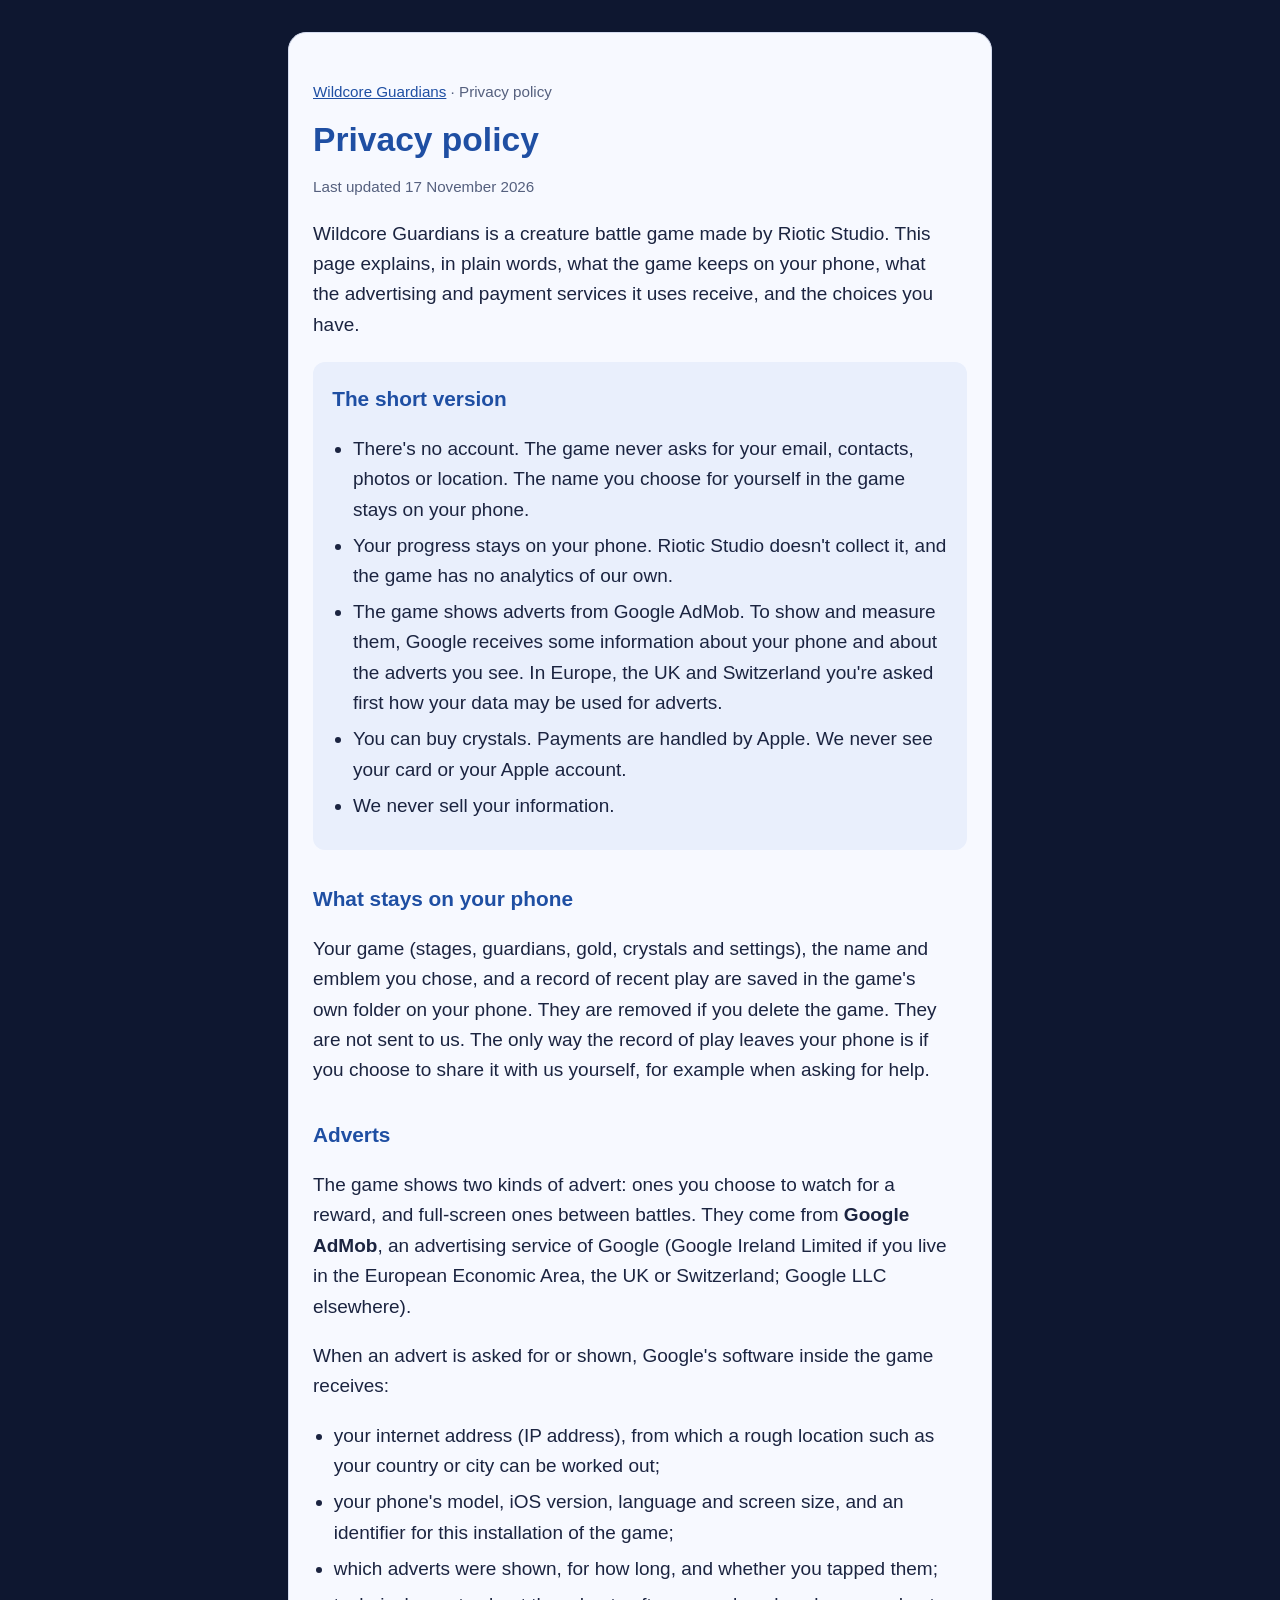
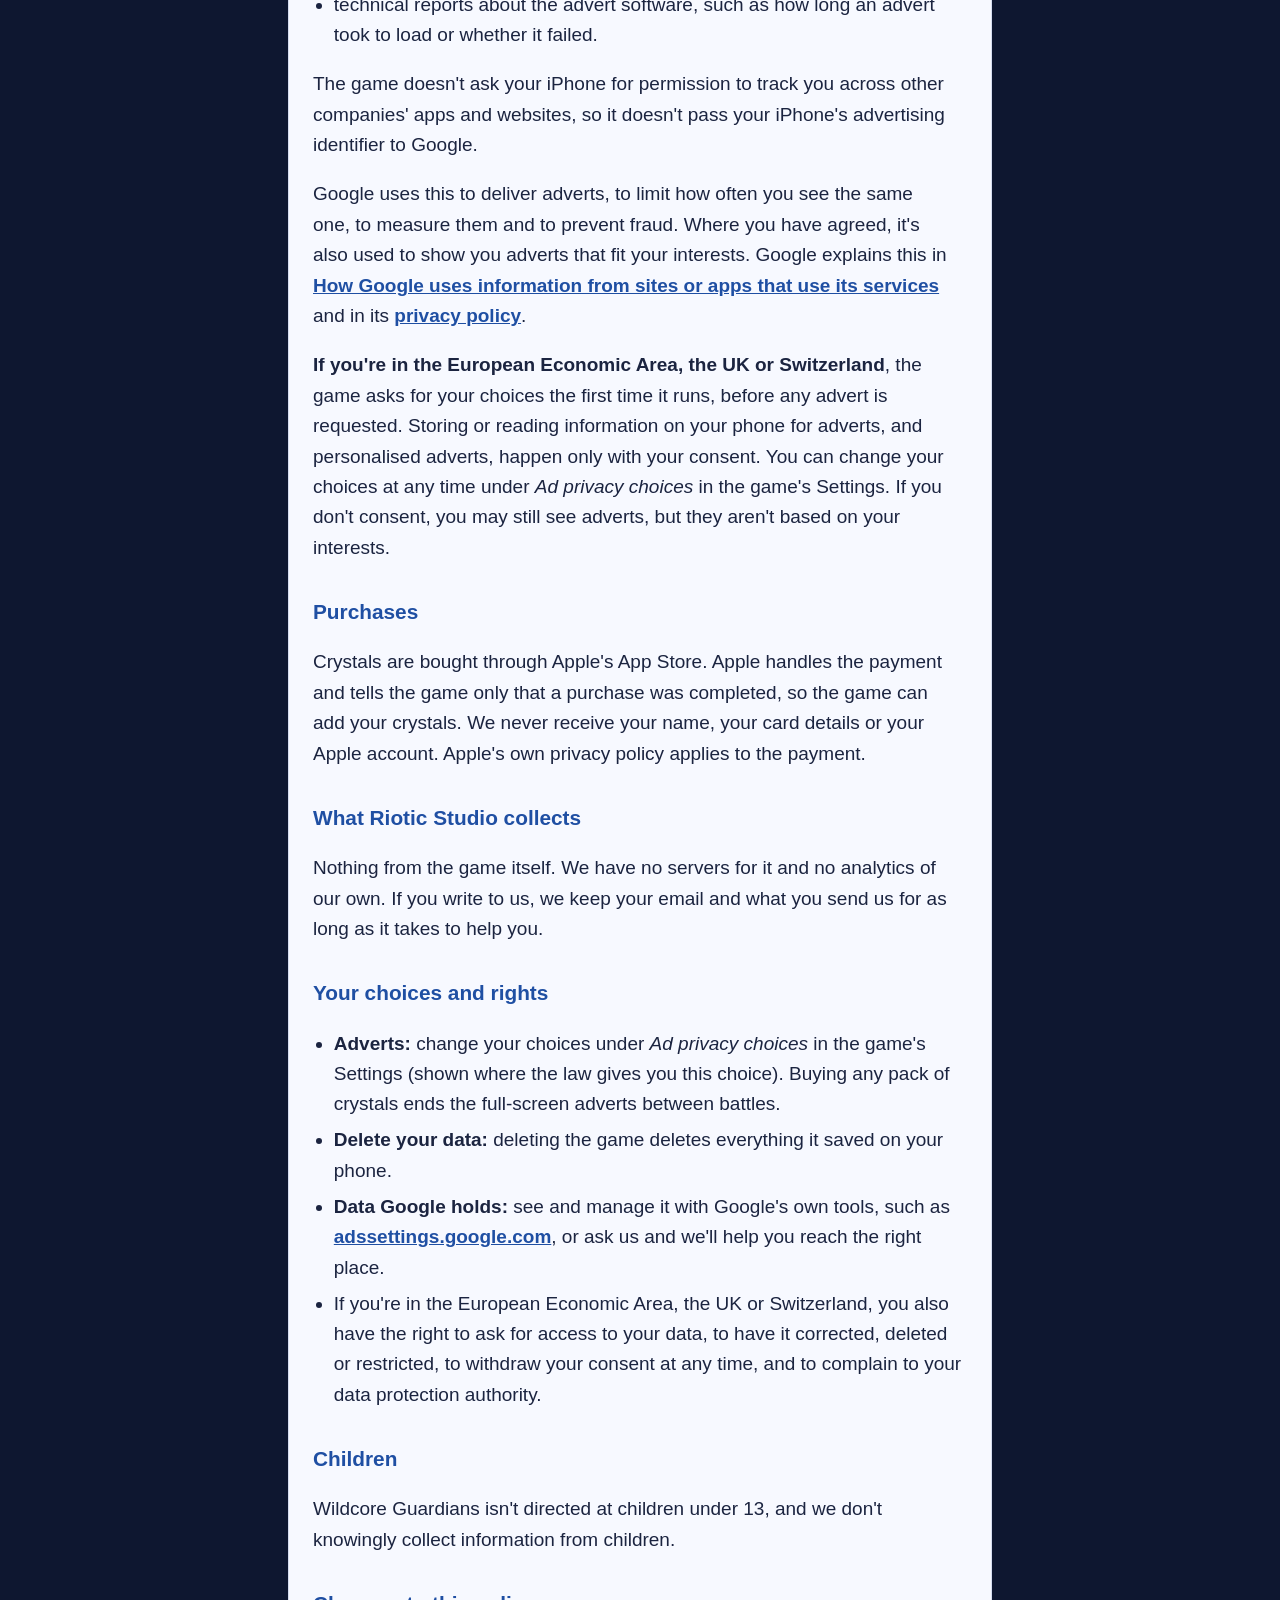
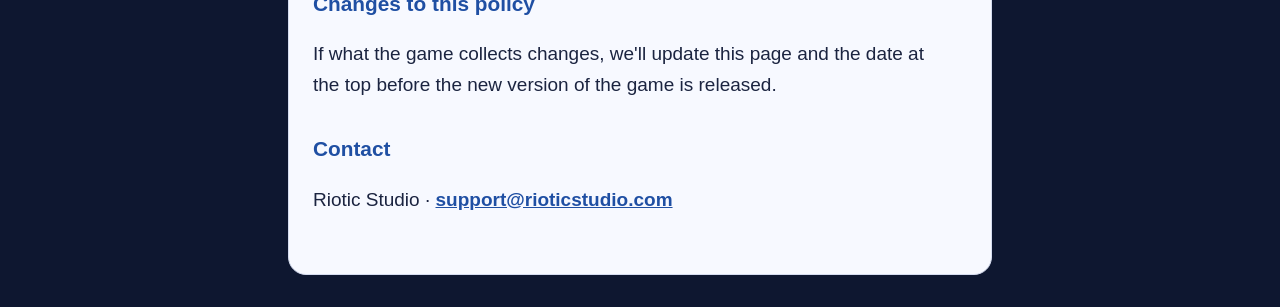
==== privacy.html @ 19abb848 "Wildcore Guardians help page and privacy policy" ====
<!doctype html>
<html lang="en">
<head>
<meta charset="utf-8">
<meta name="viewport" content="width=device-width, initial-scale=1">
<title>Privacy policy · Wildcore Guardians</title>
<link rel="stylesheet" href="style.css">
</head>
<body>
<main>
<p class="crumb"><a href="index.html">Wildcore Guardians</a> · Privacy policy</p>
<h1>Privacy policy</h1>
<p class="date">Last updated 17 November 2026</p>

<p>Wildcore Guardians is a creature battle game made by Riotic Studio. This page explains, in plain words, what the game keeps
on your phone, what the advertising and payment services it uses receive, and the choices you have.</p>

<section class="short">
<h2>The short version</h2>
<ul>
<li>There's no account. The game never asks for your email, contacts, photos or location. The name you choose for yourself in
the game stays on your phone.</li>
<li>Your progress stays on your phone. Riotic Studio doesn't collect it, and the game has no analytics of our own.</li>
<li>The game shows adverts from Google AdMob. To show and measure them, Google receives some information about your phone and
about the adverts you see. In Europe, the UK and Switzerland you're asked first how your data may be used for adverts.</li>
<li>You can buy crystals. Payments are handled by Apple. We never see your card or your Apple account.</li>
<li>We never sell your information.</li>
</ul>
</section>

<h2>What stays on your phone</h2>
<p>Your game (stages, guardians, gold, crystals and settings), the name and emblem you chose, and a record of recent play are
saved in the game's own folder on your phone. They are removed if you delete the game. They are not sent to us. The only way the
record of play leaves your phone is if you choose to share it with us yourself, for example when asking for help.</p>

<h2>Adverts</h2>
<p>The game shows two kinds of advert: ones you choose to watch for a reward, and full-screen ones between battles. They come
from <strong>Google AdMob</strong>, an advertising service of Google (Google Ireland Limited if you live in the European
Economic Area, the UK or Switzerland; Google LLC elsewhere).</p>
<p>When an advert is asked for or shown, Google's software inside the game receives:</p>
<ul>
<li>your internet address (IP address), from which a rough location such as your country or city can be worked out;</li>
<li>your phone's model, iOS version, language and screen size, and an identifier for this installation of the game;</li>
<li>which adverts were shown, for how long, and whether you tapped them;</li>
<li>technical reports about the advert software, such as how long an advert took to load or whether it failed.</li>
</ul>
<p>The game doesn't ask your iPhone for permission to track you across other companies' apps and websites, so it doesn't pass
your iPhone's advertising identifier to Google.</p>
<p>Google uses this to deliver adverts, to limit how often you see the same one, to measure them and to prevent fraud. Where
you have agreed, it's also used to show you adverts that fit your interests. Google explains this in
<a href="https://policies.google.com/technologies/partner-sites">How Google uses information from sites or apps that use its
services</a> and in its <a href="https://policies.google.com/privacy">privacy policy</a>.</p>
<p><strong>If you're in the European Economic Area, the UK or Switzerland</strong>, the game asks for your choices the first
time it runs, before any advert is requested. Storing or reading information on your phone for adverts, and personalised
adverts, happen only with your consent. You can change your choices at any time under <em>Ad privacy choices</em> in the game's
Settings. If you don't consent, you may still see adverts, but they aren't based on your interests.</p>

<h2>Purchases</h2>
<p>Crystals are bought through Apple's App Store. Apple handles the payment and tells the game only that a purchase was
completed, so the game can add your crystals. We never receive your name, your card details or your Apple account. Apple's own
privacy policy applies to the payment.</p>

<h2>What Riotic Studio collects</h2>
<p>Nothing from the game itself. We have no servers for it and no analytics of our own. If you write to us, we keep your email
and what you send us for as long as it takes to help you.</p>

<h2>Your choices and rights</h2>
<ul>
<li><strong>Adverts:</strong> change your choices under <em>Ad privacy choices</em> in the game's Settings (shown where the law
gives you this choice). Buying any pack of crystals ends the full-screen adverts between battles.</li>
<li><strong>Delete your data:</strong> deleting the game deletes everything it saved on your phone.</li>
<li><strong>Data Google holds:</strong> see and manage it with Google's own tools, such as
<a href="https://adssettings.google.com">adssettings.google.com</a>, or ask us and we'll help you reach the right place.</li>
<li>If you're in the European Economic Area, the UK or Switzerland, you also have the right to ask for access to your data, to
have it corrected, deleted or restricted, to withdraw your consent at any time, and to complain to your data protection
authority.</li>
</ul>

<h2>Children</h2>
<p>Wildcore Guardians isn't directed at children under 13, and we don't knowingly collect information from children.</p>

<h2>Changes to this policy</h2>
<p>If what the game collects changes, we'll update this page and the date at the top before the new version of the game is
released.</p>

<h2>Contact</h2>
<p>Riotic Studio · <a href="mailto:support@rioticstudio.com">support@rioticstudio.com</a></p>
</main>
</body>
</html>
---- style.css ----
/* Wildcore Guardians' help and privacy pages: the game's night blue and gold, in large, high-contrast text. */
:root {
  --paper: #0e1730;
  --card: #f7f9ff;
  --ink: #1b2440;
  --soft: #55607e;
  --blue: #1f4fa3;
  --rule: #d5dcef;
  --gold: #b9791a;
}

* { box-sizing: border-box; }

body {
  margin: 0;
  background: var(--paper);
  color: var(--ink);
  font: 19px/1.6 -apple-system, BlinkMacSystemFont, "Segoe UI", Helvetica, Arial, sans-serif;
}

main {
  max-width: 44rem;
  margin: 2rem auto;
  padding: 2rem 1.5rem 2.5rem;
  background: var(--card);
  border: 1px solid var(--rule);
  border-radius: 18px;
}

@media (max-width: 48rem) {
  main { margin: 0; border-radius: 0; border-width: 0; padding: 1.5rem 16px 2rem; }
}

h1 { color: var(--blue); font-size: 2.1rem; line-height: 1.2; margin: 0.2rem 0 0.4rem; }
h2 { color: var(--blue); font-size: 1.3rem; margin: 2rem 0 0.4rem; }
p, li, dd { max-width: 40rem; }
ul { padding-left: 1.3rem; }
li { margin: 0.35rem 0; }
dt { font-weight: 700; margin-top: 1.1rem; }
dd { margin: 0.2rem 0 0; }
a { color: var(--blue); font-weight: 600; }
.lead { font-size: 1.15rem; }
.date, .crumb { color: var(--soft); font-size: 0.95rem; }
.crumb a { font-weight: 400; }
.short { background: #e9effc; border-radius: 12px; padding: 0.2rem 1.2rem 0.6rem; margin-top: 1.4rem; }
.short h2 { margin-top: 1rem; }
.links { margin-top: 2.2rem; border-top: 1px solid var(--rule); padding-top: 1rem; }
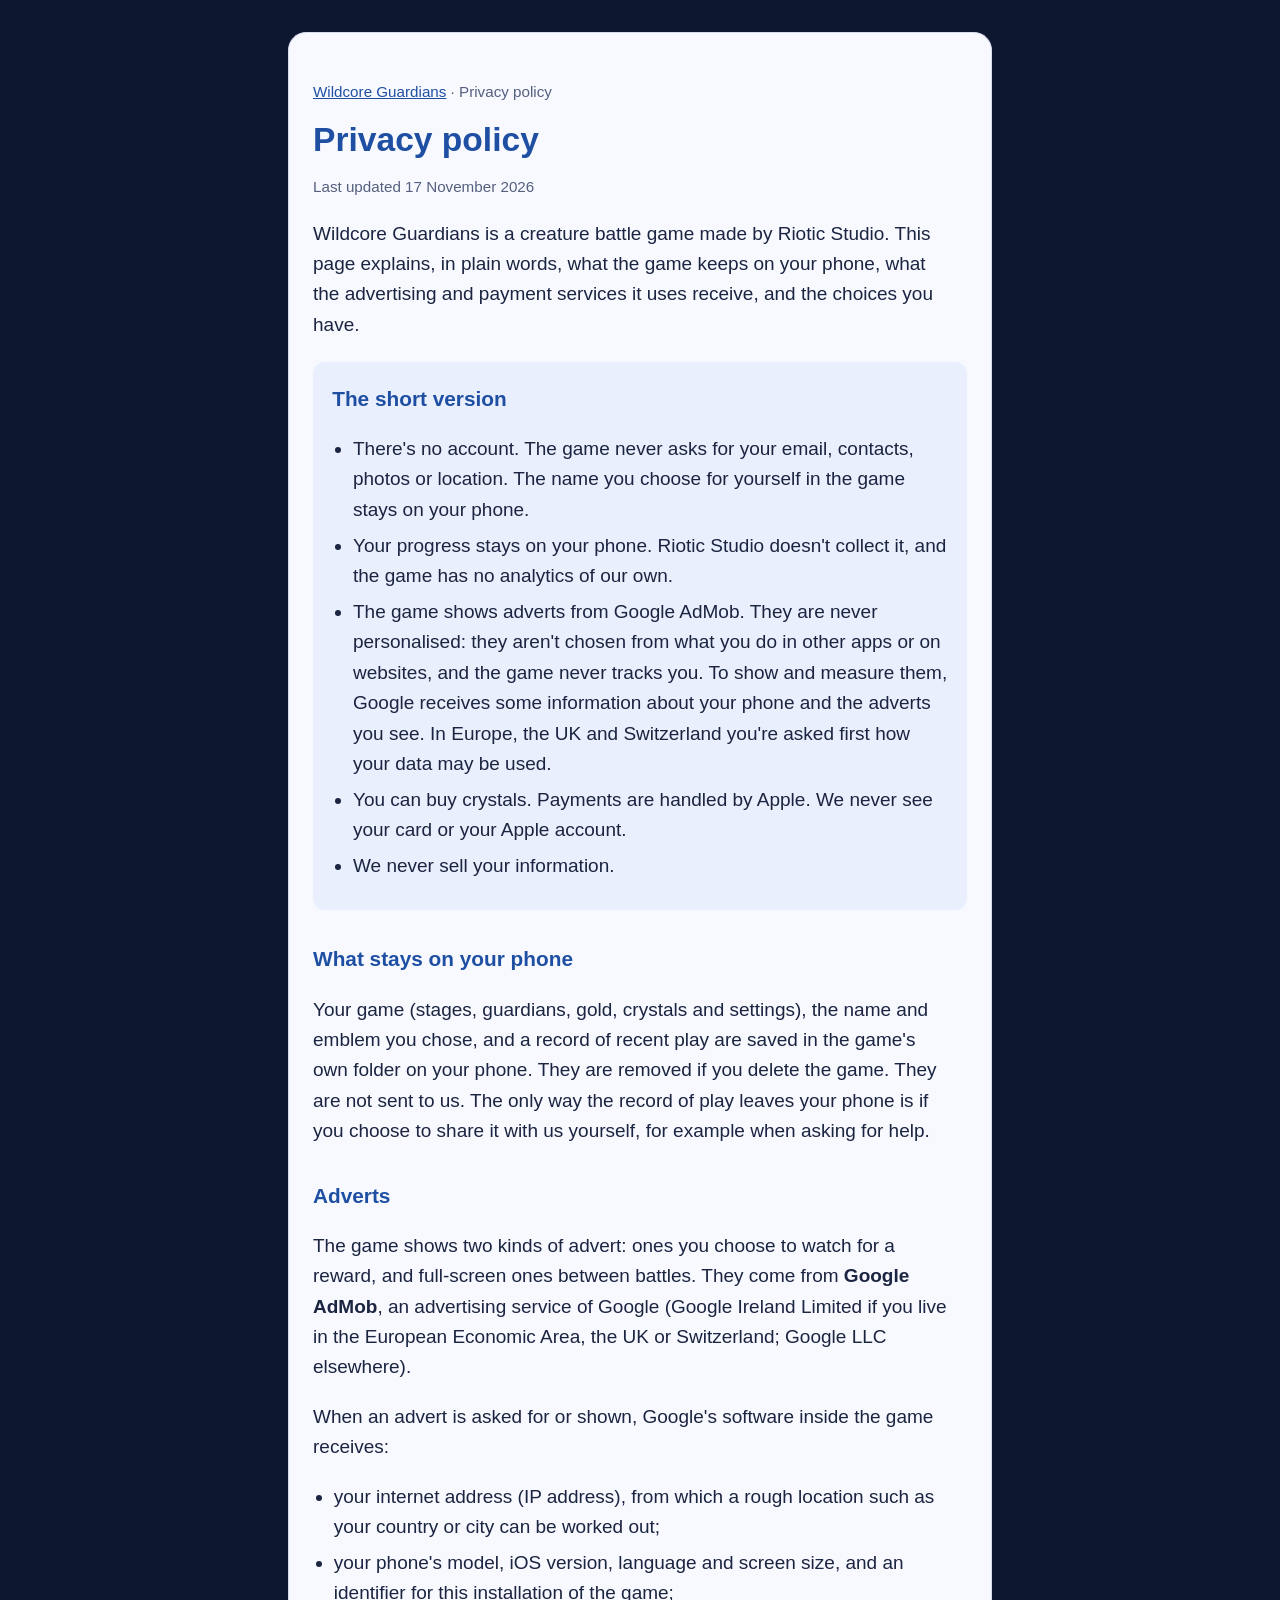
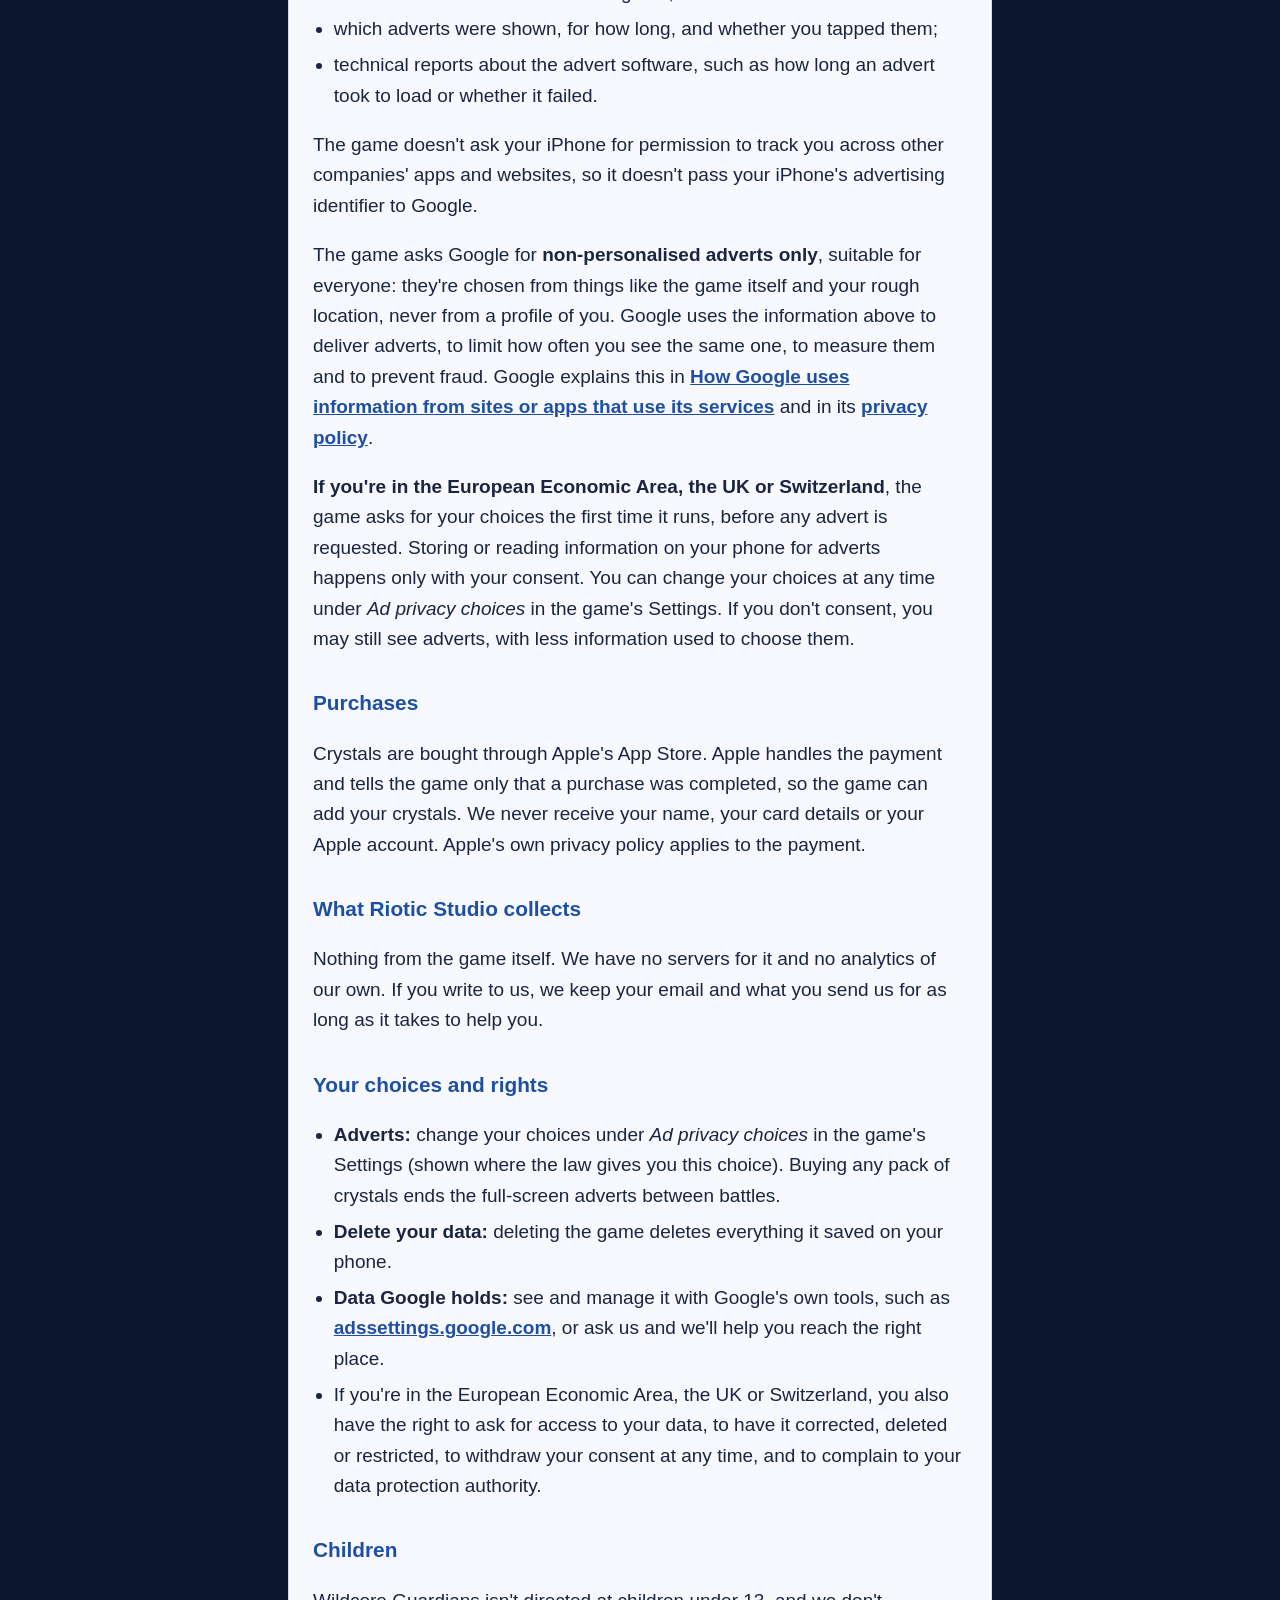
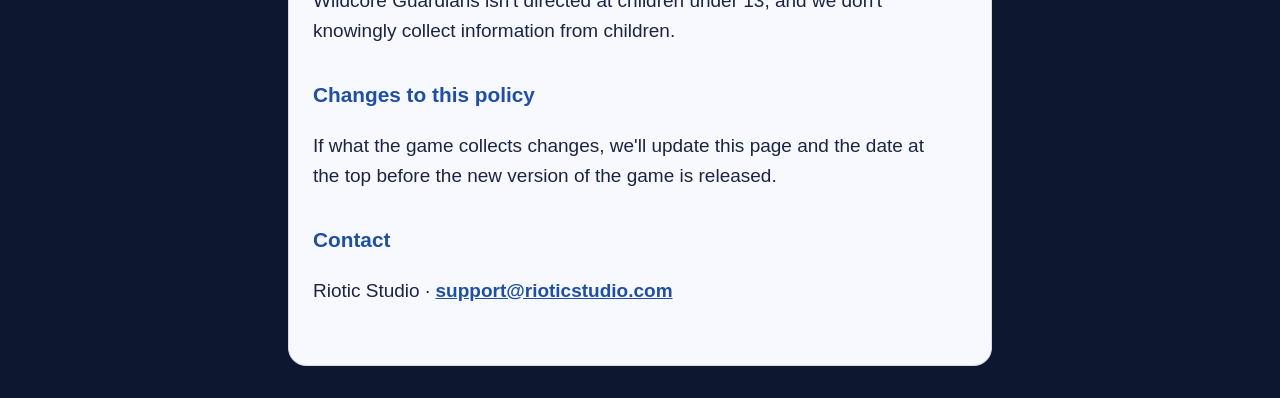
==== commit 4eae885b: "Privacy policy: adverts are non-personalised only" ====
--- a/privacy.html
+++ b/privacy.html
@@ -21,8 +21,9 @@
 <li>There's no account. The game never asks for your email, contacts, photos or location. The name you choose for yourself in
 the game stays on your phone.</li>
 <li>Your progress stays on your phone. Riotic Studio doesn't collect it, and the game has no analytics of our own.</li>
-<li>The game shows adverts from Google AdMob. To show and measure them, Google receives some information about your phone and
-about the adverts you see. In Europe, the UK and Switzerland you're asked first how your data may be used for adverts.</li>
+<li>The game shows adverts from Google AdMob. They are never personalised: they aren't chosen from what you do in other apps
+or on websites, and the game never tracks you. To show and measure them, Google receives some information about your phone
+and the adverts you see. In Europe, the UK and Switzerland you're asked first how your data may be used.</li>
 <li>You can buy crystals. Payments are handled by Apple. We never see your card or your Apple account.</li>
 <li>We never sell your information.</li>
 </ul>
@@ -46,14 +47,15 @@
 </ul>
 <p>The game doesn't ask your iPhone for permission to track you across other companies' apps and websites, so it doesn't pass
 your iPhone's advertising identifier to Google.</p>
-<p>Google uses this to deliver adverts, to limit how often you see the same one, to measure them and to prevent fraud. Where
-you have agreed, it's also used to show you adverts that fit your interests. Google explains this in
+<p>The game asks Google for <strong>non-personalised adverts only</strong>, suitable for everyone: they're chosen from things
+like the game itself and your rough location, never from a profile of you. Google uses the information above to deliver
+adverts, to limit how often you see the same one, to measure them and to prevent fraud. Google explains this in
 <a href="https://policies.google.com/technologies/partner-sites">How Google uses information from sites or apps that use its
 services</a> and in its <a href="https://policies.google.com/privacy">privacy policy</a>.</p>
 <p><strong>If you're in the European Economic Area, the UK or Switzerland</strong>, the game asks for your choices the first
-time it runs, before any advert is requested. Storing or reading information on your phone for adverts, and personalised
-adverts, happen only with your consent. You can change your choices at any time under <em>Ad privacy choices</em> in the game's
-Settings. If you don't consent, you may still see adverts, but they aren't based on your interests.</p>
+time it runs, before any advert is requested. Storing or reading information on your phone for adverts happens only with your
+consent. You can change your choices at any time under <em>Ad privacy choices</em> in the game's Settings. If you don't
+consent, you may still see adverts, with less information used to choose them.</p>
 
 <h2>Purchases</h2>
 <p>Crystals are bought through Apple's App Store. Apple handles the payment and tells the game only that a purchase was
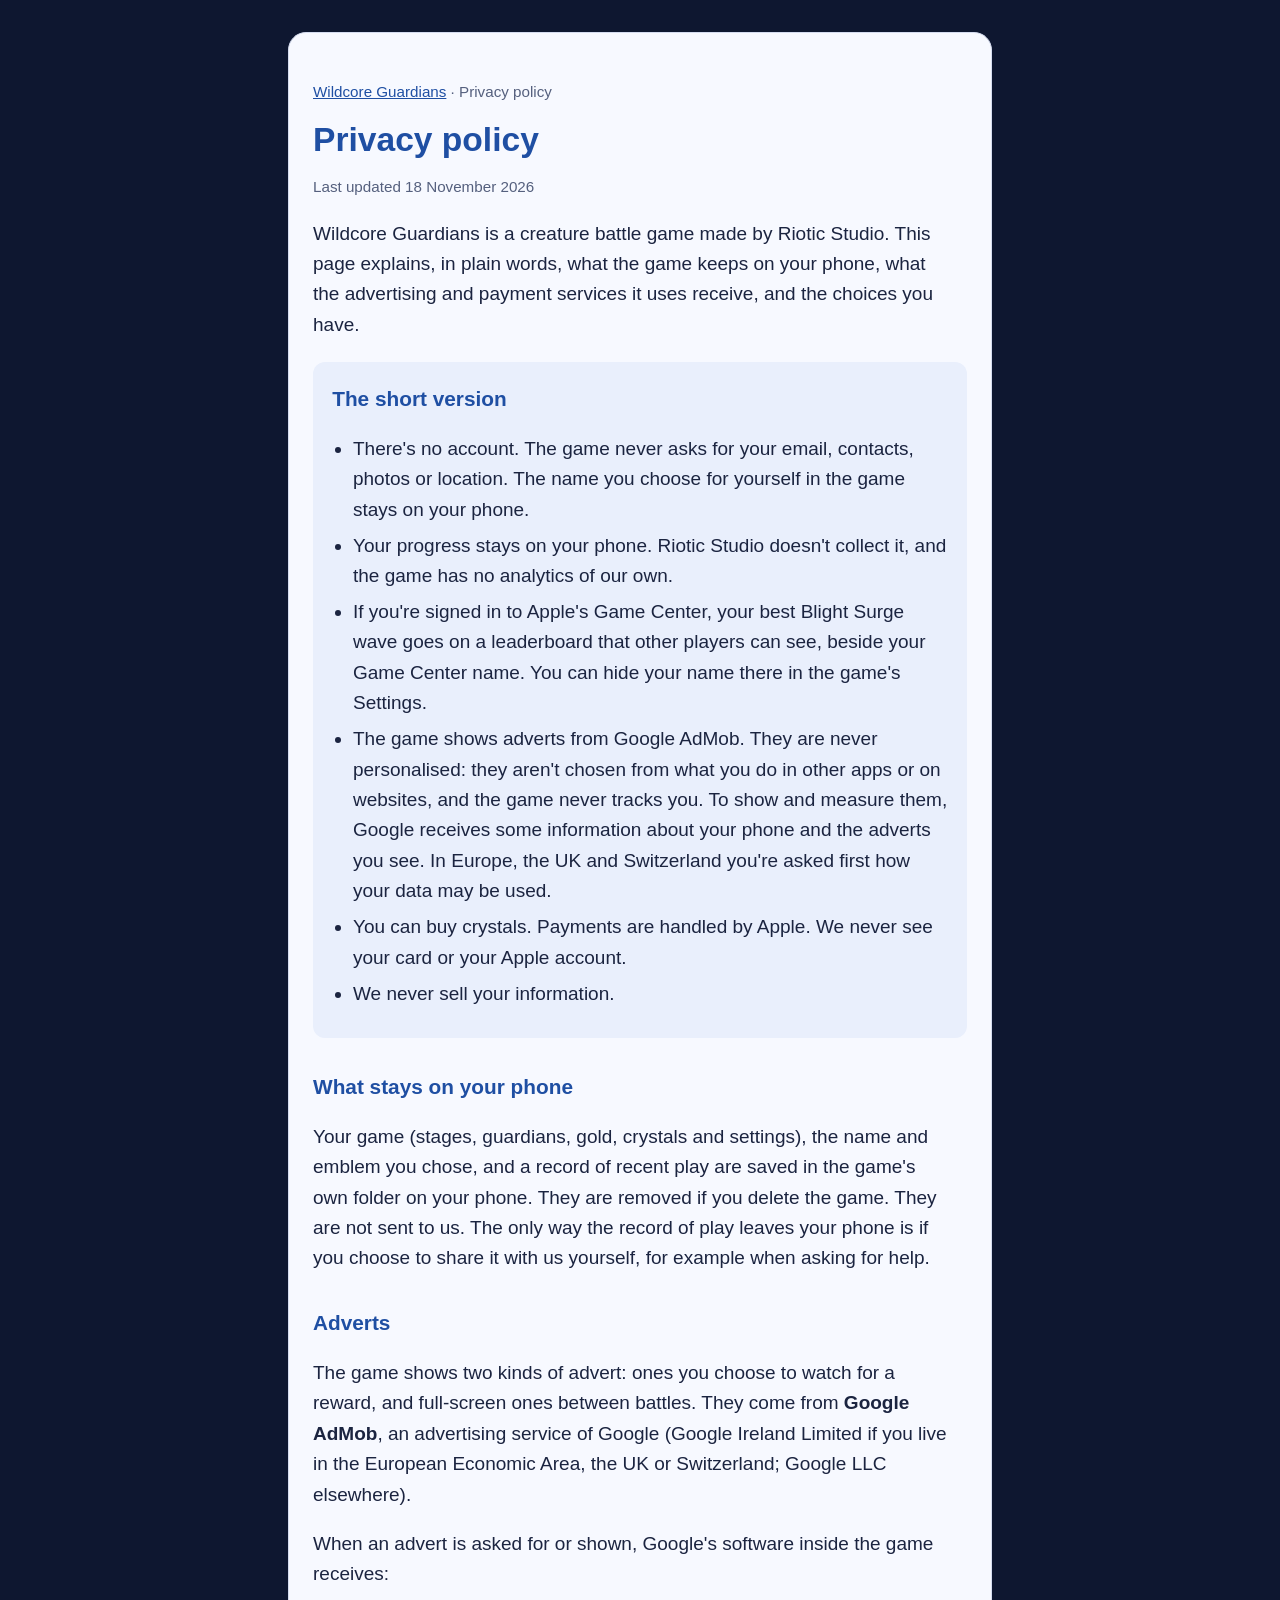
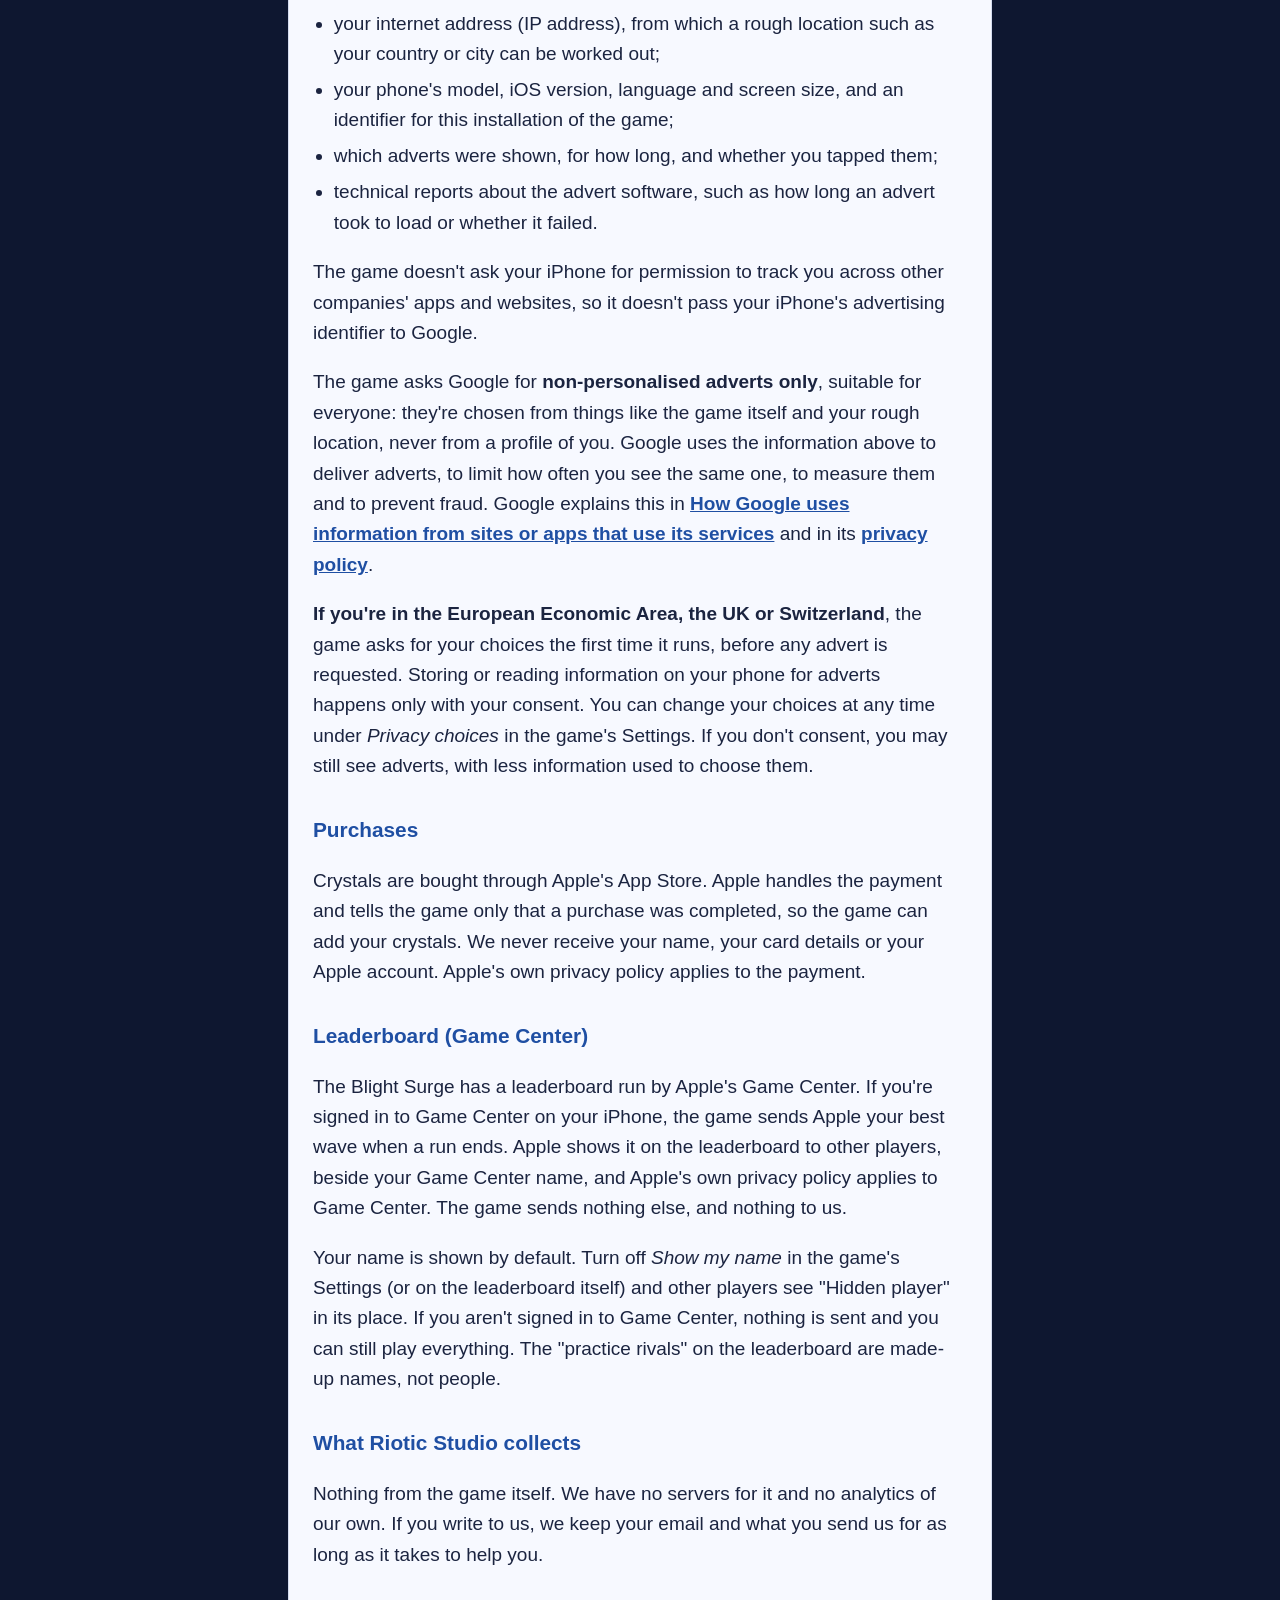
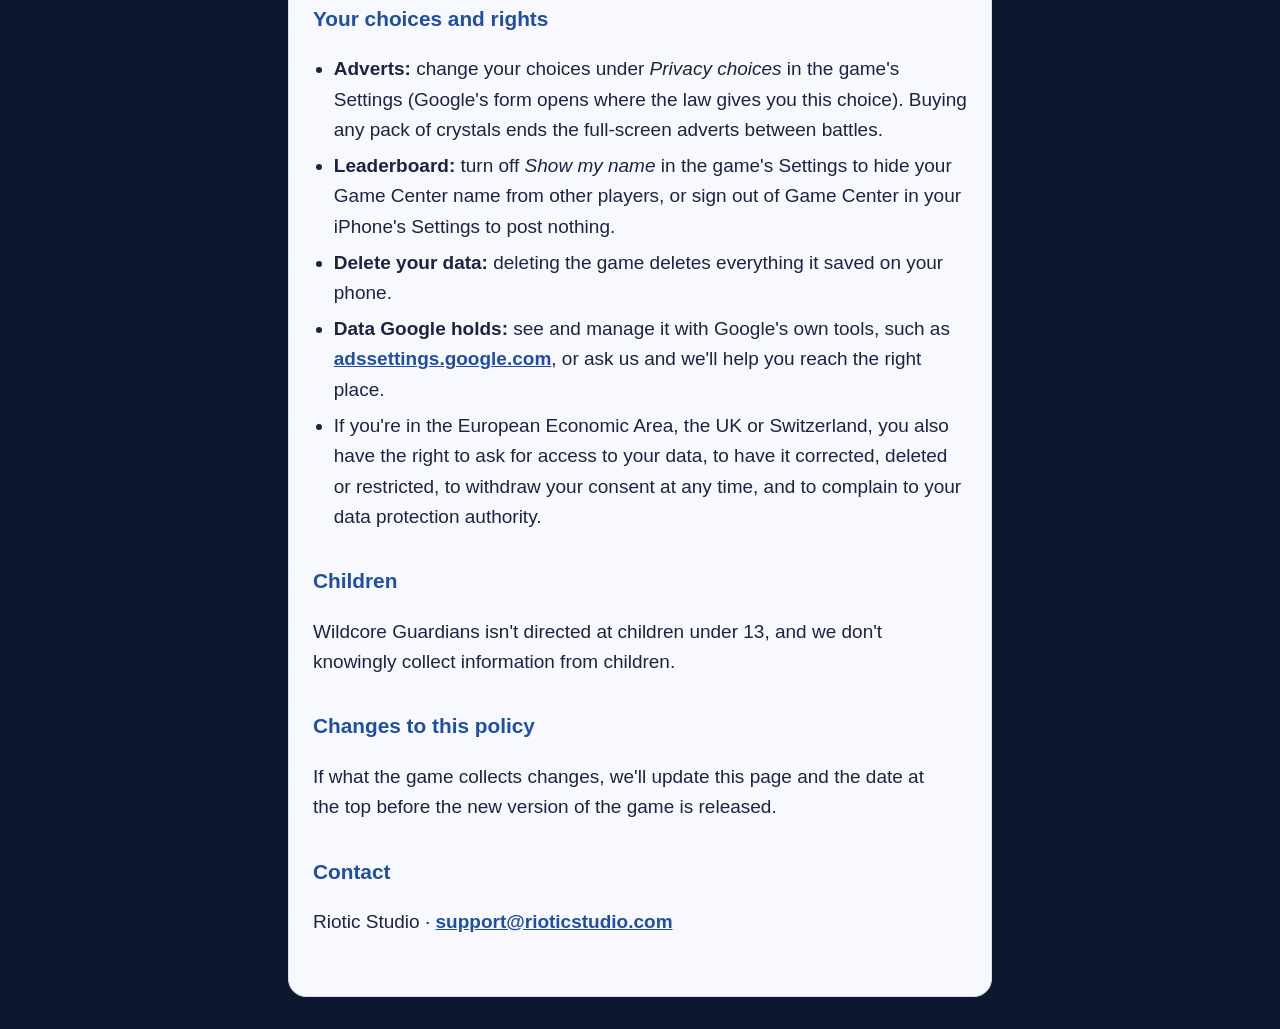
==== commit d9c6a991: "Privacy policy and help: the Game Center leaderboard and Show my name; Privacy choices Co-Authored-B" ====
--- a/privacy.html
+++ b/privacy.html
@@ -10,7 +10,7 @@
 <main>
 <p class="crumb"><a href="index.html">Wildcore Guardians</a> · Privacy policy</p>
 <h1>Privacy policy</h1>
-<p class="date">Last updated 17 November 2026</p>
+<p class="date">Last updated 18 November 2026</p>
 
 <p>Wildcore Guardians is a creature battle game made by Riotic Studio. This page explains, in plain words, what the game keeps
 on your phone, what the advertising and payment services it uses receive, and the choices you have.</p>
@@ -21,6 +21,8 @@
 <li>There's no account. The game never asks for your email, contacts, photos or location. The name you choose for yourself in
 the game stays on your phone.</li>
 <li>Your progress stays on your phone. Riotic Studio doesn't collect it, and the game has no analytics of our own.</li>
+<li>If you're signed in to Apple's Game Center, your best Blight Surge wave goes on a leaderboard that other players can see,
+beside your Game Center name. You can hide your name there in the game's Settings.</li>
 <li>The game shows adverts from Google AdMob. They are never personalised: they aren't chosen from what you do in other apps
 or on websites, and the game never tracks you. To show and measure them, Google receives some information about your phone
 and the adverts you see. In Europe, the UK and Switzerland you're asked first how your data may be used.</li>
@@ -54,7 +56,7 @@
 services</a> and in its <a href="https://policies.google.com/privacy">privacy policy</a>.</p>
 <p><strong>If you're in the European Economic Area, the UK or Switzerland</strong>, the game asks for your choices the first
 time it runs, before any advert is requested. Storing or reading information on your phone for adverts happens only with your
-consent. You can change your choices at any time under <em>Ad privacy choices</em> in the game's Settings. If you don't
+consent. You can change your choices at any time under <em>Privacy choices</em> in the game's Settings. If you don't
 consent, you may still see adverts, with less information used to choose them.</p>
 
 <h2>Purchases</h2>
@@ -62,14 +64,24 @@
 completed, so the game can add your crystals. We never receive your name, your card details or your Apple account. Apple's own
 privacy policy applies to the payment.</p>
 
+<h2>Leaderboard (Game Center)</h2>
+<p>The Blight Surge has a leaderboard run by Apple's Game Center. If you're signed in to Game Center on your iPhone, the game
+sends Apple your best wave when a run ends. Apple shows it on the leaderboard to other players, beside your Game Center name,
+and Apple's own privacy policy applies to Game Center. The game sends nothing else, and nothing to us.</p>
+<p>Your name is shown by default. Turn off <em>Show my name</em> in the game's Settings (or on the leaderboard itself) and other
+players see "Hidden player" in its place. If you aren't signed in to Game Center, nothing is sent and you can still play
+everything. The "practice rivals" on the leaderboard are made-up names, not people.</p>
+
 <h2>What Riotic Studio collects</h2>
 <p>Nothing from the game itself. We have no servers for it and no analytics of our own. If you write to us, we keep your email
 and what you send us for as long as it takes to help you.</p>
 
-<h2>Your choices and rights</h2>
+<h2 id="choices">Your choices and rights</h2>
 <ul>
-<li><strong>Adverts:</strong> change your choices under <em>Ad privacy choices</em> in the game's Settings (shown where the law
-gives you this choice). Buying any pack of crystals ends the full-screen adverts between battles.</li>
+<li><strong>Adverts:</strong> change your choices under <em>Privacy choices</em> in the game's Settings (Google's form opens
+where the law gives you this choice). Buying any pack of crystals ends the full-screen adverts between battles.</li>
+<li><strong>Leaderboard:</strong> turn off <em>Show my name</em> in the game's Settings to hide your Game Center name from other
+players, or sign out of Game Center in your iPhone's Settings to post nothing.</li>
 <li><strong>Delete your data:</strong> deleting the game deletes everything it saved on your phone.</li>
 <li><strong>Data Google holds:</strong> see and manage it with Google's own tools, such as
 <a href="https://adssettings.google.com">adssettings.google.com</a>, or ask us and we'll help you reach the right place.</li>
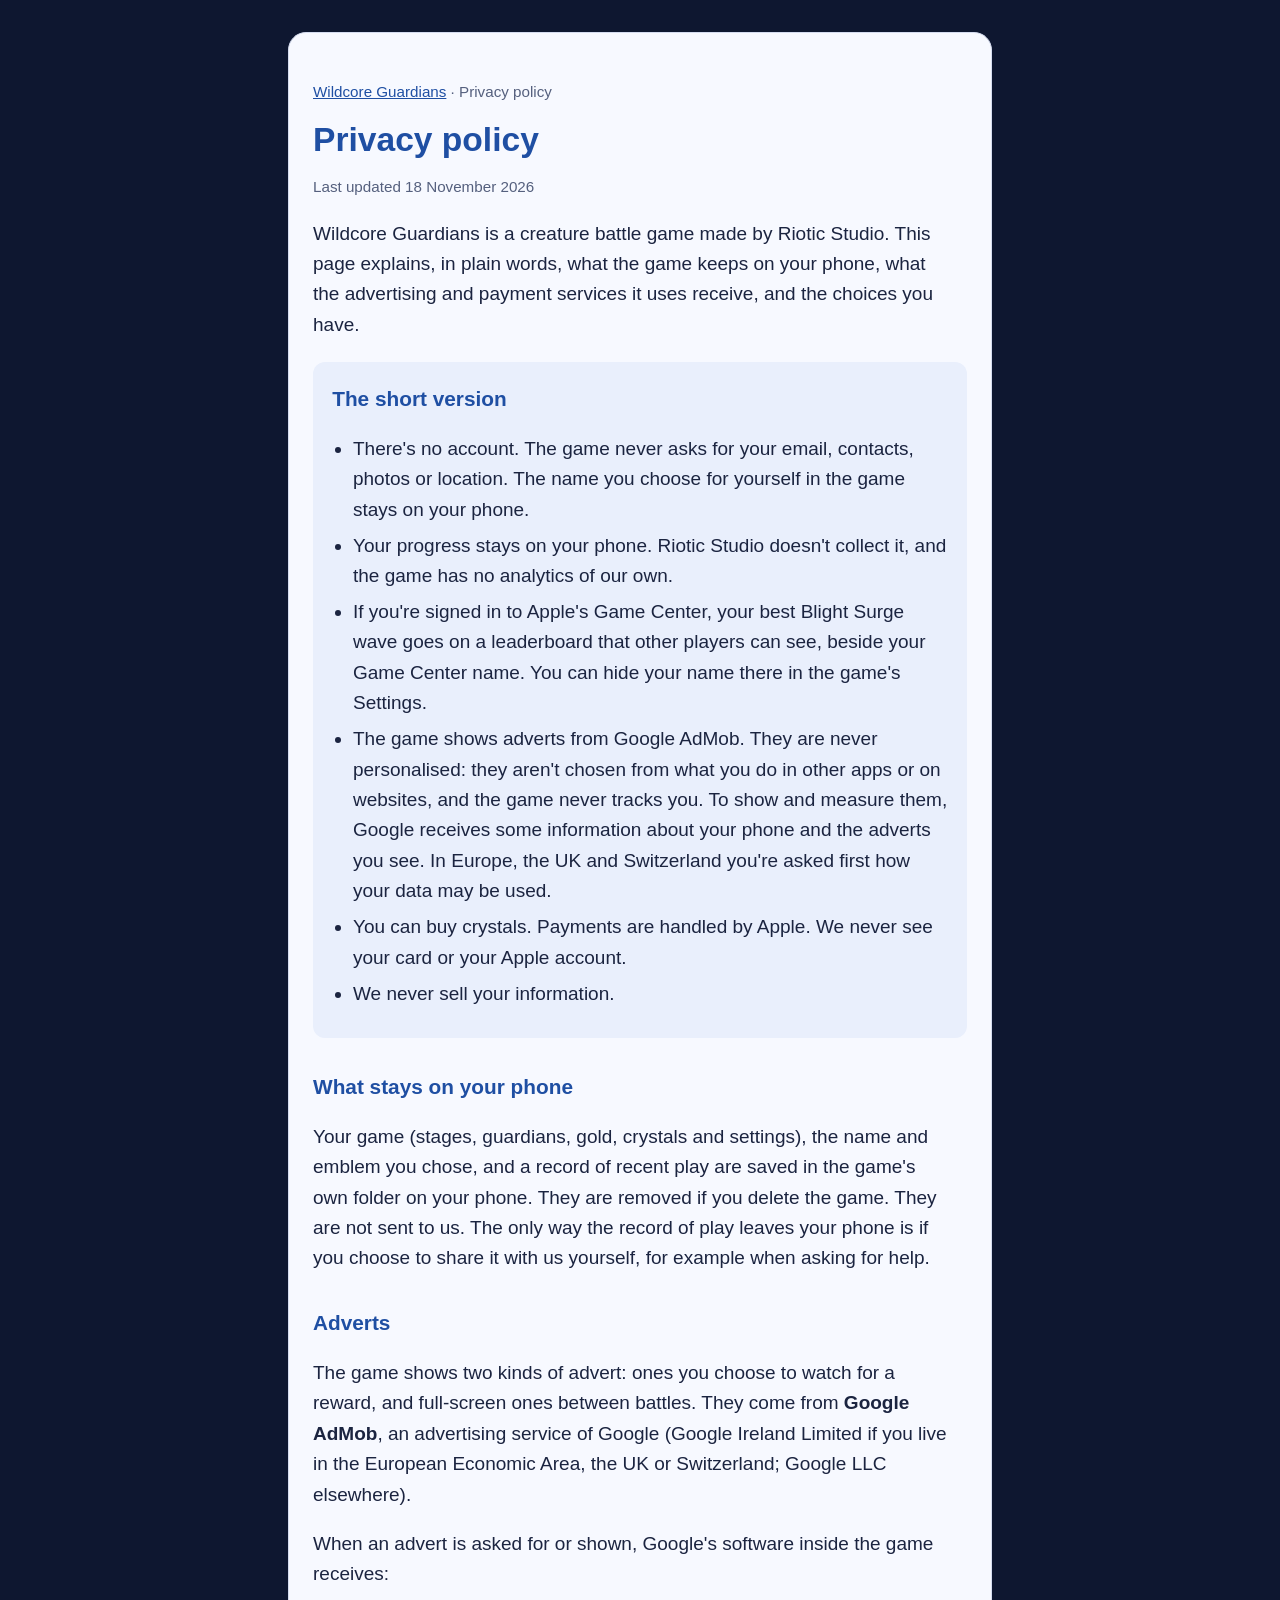
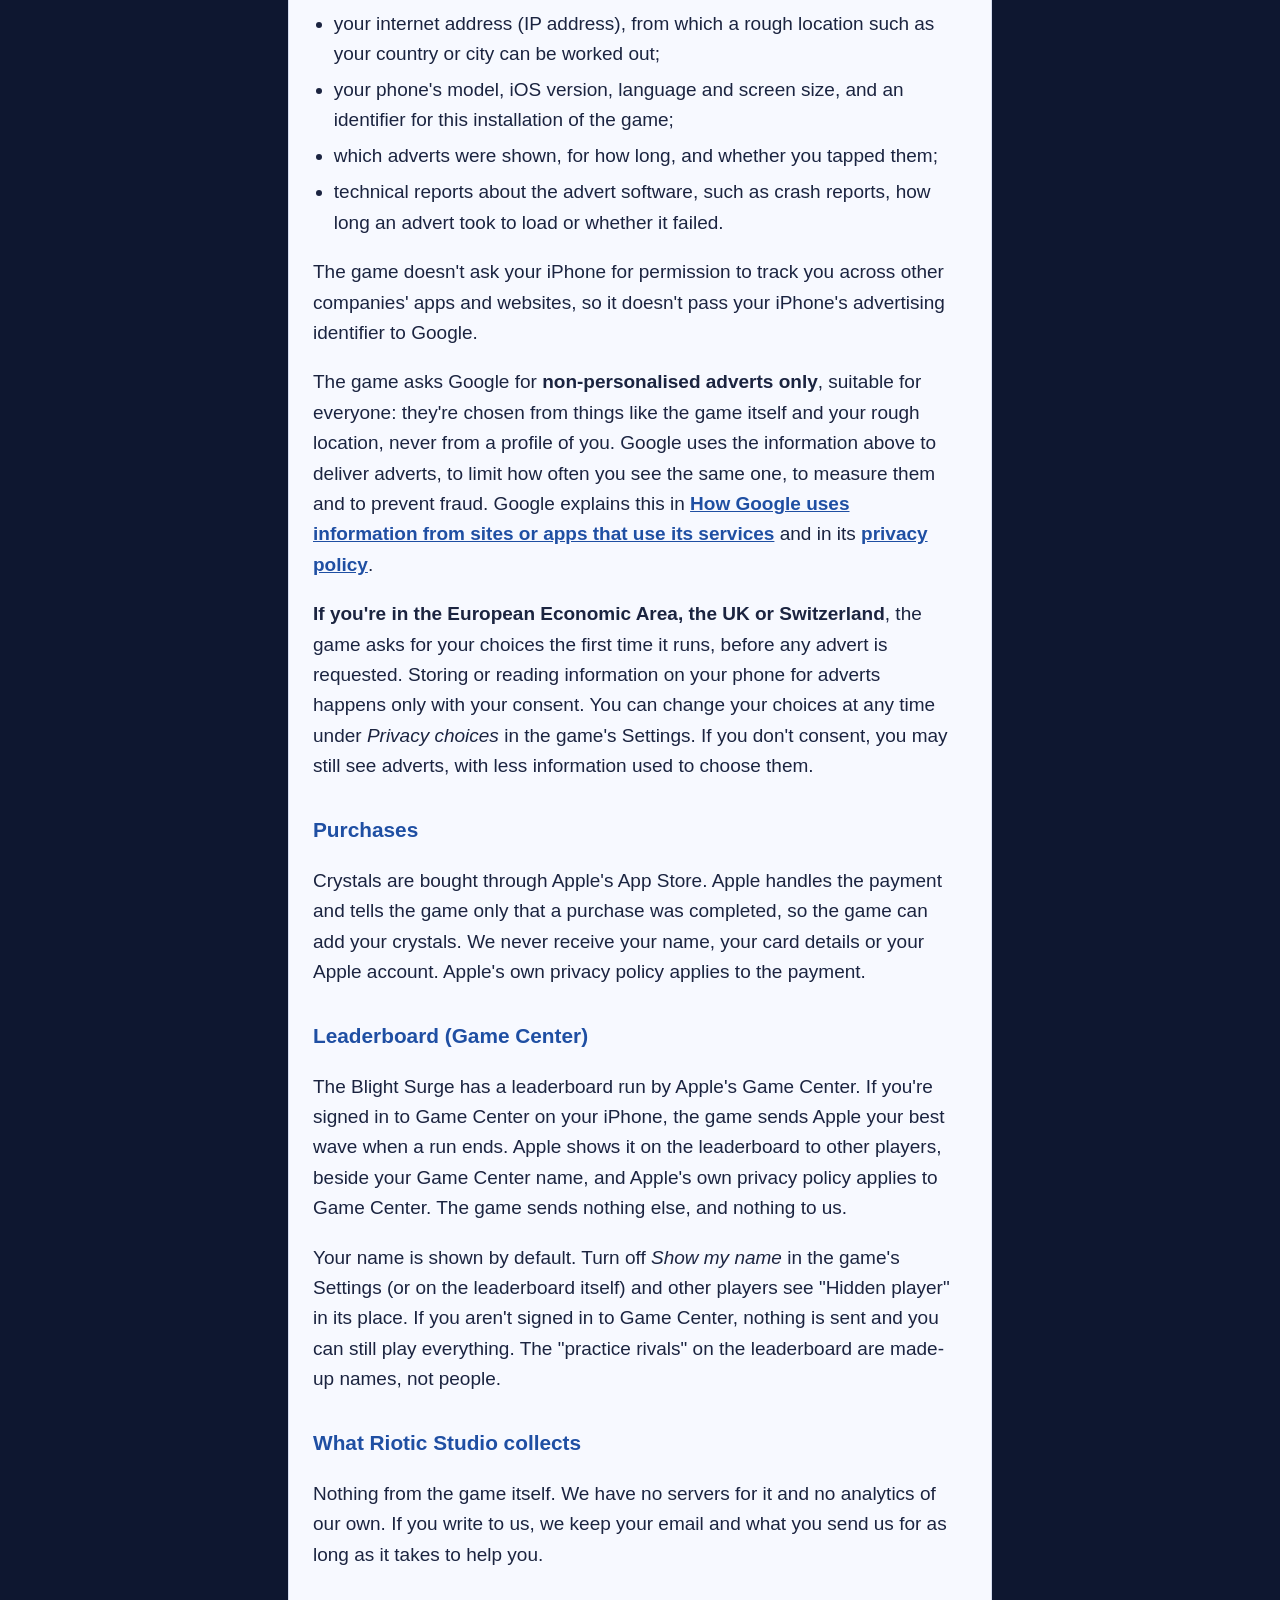
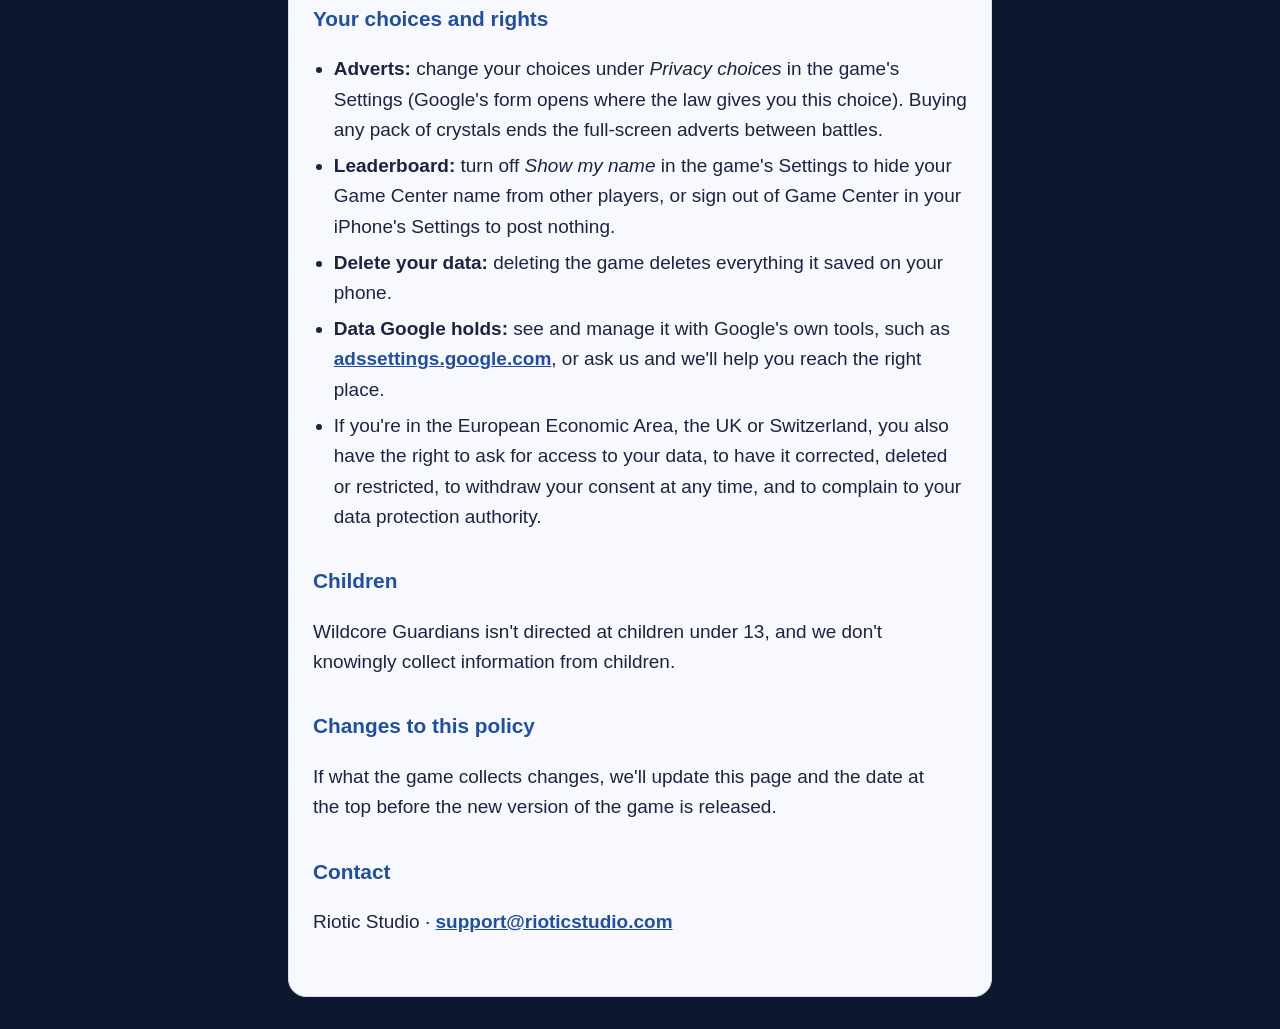
==== commit a34a1005: "Privacy policy: crash reports named among the advert software's technical reports (matches the App S" ====
--- a/privacy.html
+++ b/privacy.html
@@ -45,7 +45,7 @@
 <li>your internet address (IP address), from which a rough location such as your country or city can be worked out;</li>
 <li>your phone's model, iOS version, language and screen size, and an identifier for this installation of the game;</li>
 <li>which adverts were shown, for how long, and whether you tapped them;</li>
-<li>technical reports about the advert software, such as how long an advert took to load or whether it failed.</li>
+<li>technical reports about the advert software, such as crash reports, how long an advert took to load or whether it failed.</li>
 </ul>
 <p>The game doesn't ask your iPhone for permission to track you across other companies' apps and websites, so it doesn't pass
 your iPhone's advertising identifier to Google.</p>
